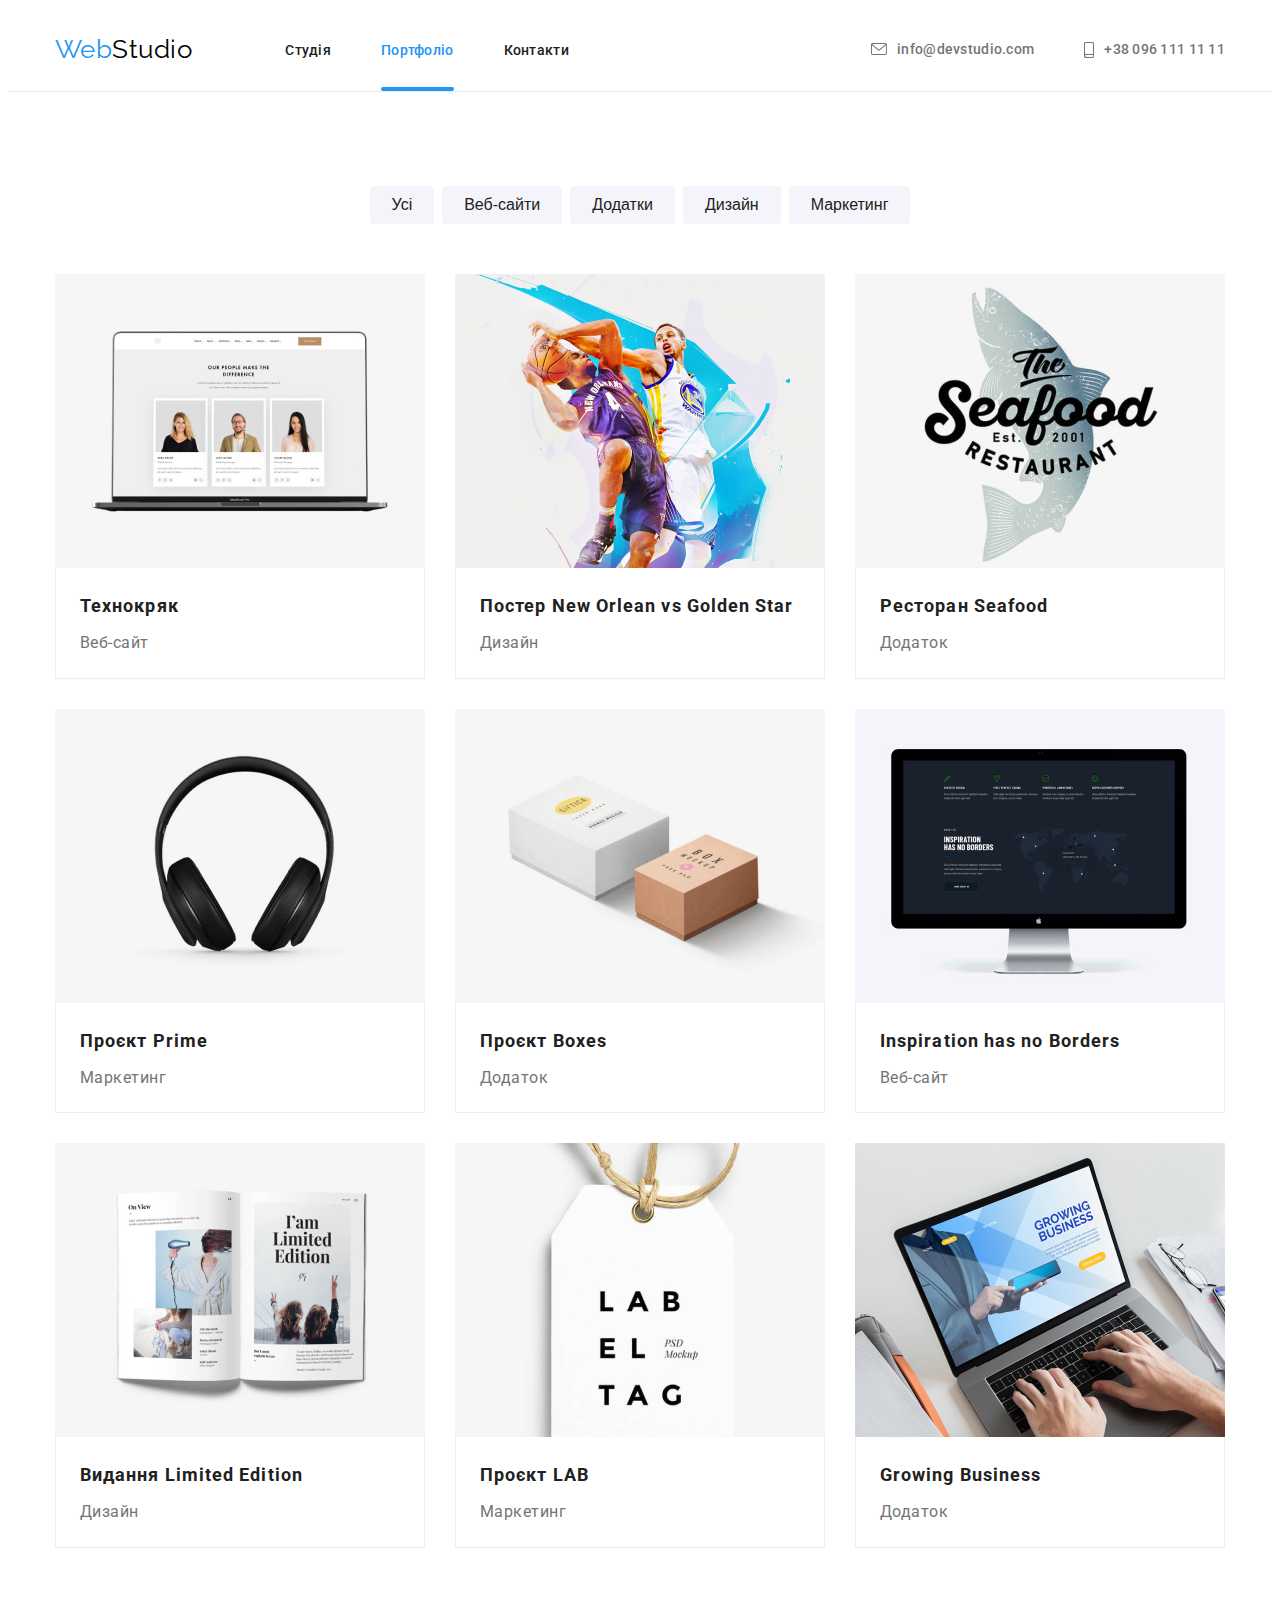
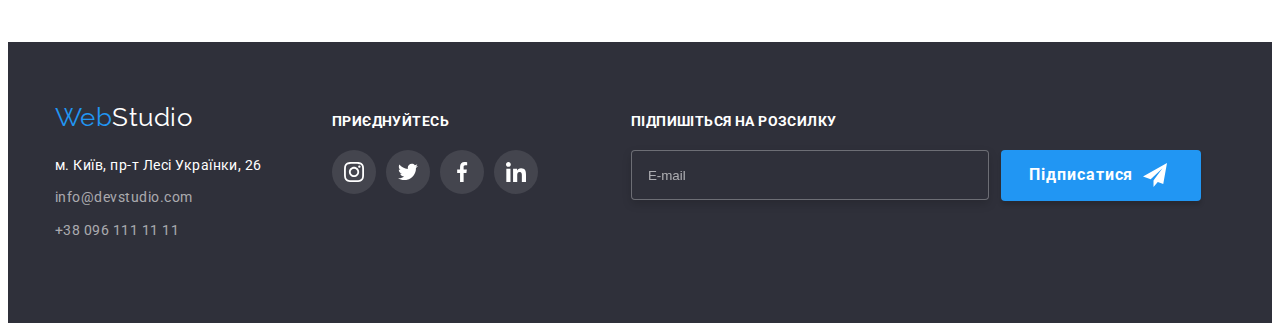
==== portfolio.html @ 501cd922 "new" ====
<!DOCTYPE html>
<html lang="en">
  <head>
    <meta charset="UTF-8" />
    <meta http-equiv="X-UA-Compatible" content="IE=edge" />
    <meta name="viewport" content="width=device-width, initial-scale=1.0" />
    <title>WebStudio</title>
    <link rel="preconnect" href="https://fonts.googleapis.com" />
    <link rel="preconnect" href="https://fonts.gstatic.com" crossorigin />
    <link
      href="https://fonts.googleapis.com/css2?family=Raleway:wght@700&family=Roboto:wght@400;500;700;900&display=swap"
      rel="stylesheet"
    />
    <link
      rel="stylesheet"
      href="https://cdnjs.cloudflare.com/ajax/libs/modern-normalize/1.1.0/modern-normalize.min.css"
      integrity="sha512-wpPYUAdjBVSE4KJnH1VR1HeZfpl1ub8YT/NKx4PuQ5NmX2tKuGu6U/JRp5y+Y8XG2tV+wKQpNHVUX03MfMFn9Q=="
      crossorigin="anonymous"
      referrerpolicy="no-referrer"
    />
    <link rel="stylesheet" href="./css/styles.css" />
  </head>
  <body>
    <!-- Капелюх -->
    <header class="header">
      <div class="header__conteiner container">
        <a href="index.html" class="header__logo"
          ><span class="header__logo-accent">Web</span>Studio</a
        >
        <nav class="navigation">
          <ul class="navigation__list list">
            <li class="navigation__item">
              <a href="index.html" class="navigation__link">Студія</a>
            </li>
            <li class="navigation__item">
              <a
                href="./portfolio.html"
                class="navigation__link navigation__link--current"
                >Портфоліо</a
              >
            </li>
            <li class="navigation__item">
              <a href="" class="navigation__link">Контакти</a>
            </li>
          </ul>
        </nav>
        <ul class="contact__list list">
          <li class="contact__item">
            <a href="adress__link:info@devstudio.com" class="contact__link">
              <svg class="contact-icon" width="16" height="12">
                <use href="./images/icon/icons.svg#icon-envelope"></use>
              </svg>
              info@devstudio.com</a
            >
          </li>
          <li class="contact__item">
            <a href="adress__link:+380961111111" class="contact__link">
              <svg class="contact-icon" width="10" height="16">
                <use href="./images/icon/icons.svg#icon-smartphone"></use>
              </svg>
              +38 096 111 11 11</a
            >
          </li>
        </ul>
      </div>
    </header>
    <!-- кнопки -->
    <main class="main__portfolio">
      <section class="portfolio section">
        <h1 class="visually-hidden">Лист портфоліо</h1>
        <div class="container">
          <ul class="button__list list">
            <li class="button__list-item">
              <button type="button" class="button__type">Усі</button>
            </li>
            <li class="button__list-item">
              <button type="button" class="button__type">Веб-сайти</button>
            </li>
            <li class="button__list-item">
              <button type="button" class="button__type">Додатки</button>
            </li>
            <li class="button__list-item">
              <button type="button" class="button__type">Дизайн</button>
            </li>
            <li class="button__list-item">
              <button type="button" class="button__type">Маркетинг</button>
            </li>
          </ul>
        </div>
        <!-- Все -->
        <div class="container">
          <ul class="mix__list list">
            <li class="mix__list-item">
              <a href="#" class="mix__list-link">
                <div class="mix__list-face">
                  <img src="./images/portfolio/img.jpg" alt="web" width="370" />
                  <div class="mix__overlay">
                    <p class="mix__overlay-text">
                      Ресурс пропонує комплексні пропозиції з різним рівнем
                      функціоналу та сервісів. Все це дозволить відвідувачу
                      отримати вичерпні відомості про компанію чи приватну
                      особу.
                    </p>
                  </div>
                </div>
                <div class="item-list">
                  <h2 class="mix__caption">Технокряк</h2>
                  <p class="mix__text">Веб-сайт</p>
                </div>
              </a>
            </li>
            <li class="mix__list-item">
              <a href="#" class="mix__list-link">
                <div class="mix__list-face">
                  <img
                    src="./images/portfolio/img(1).jpg"
                    alt="design"
                    width="370"
                  />
                  <div class="mix__overlay">
                    <p class="mix__overlay-text">
                      Ресурс пропонує комплексні пропозиції з різним рівнем
                      функціоналу та сервісів. Все це дозволить відвідувачу
                      отримати вичерпні відомості про компанію чи приватну
                      особу.
                    </p>
                  </div>
                </div>
                <div class="item-list">
                  <h2 class="mix__caption">Постер New Orlean vs Golden Star</h2>
                  <p class="mix__text">Дизайн</p>
                </div>
              </a>
            </li>
            <li class="mix__list-item">
              <a href="#" class="mix__list-link">
                <div class="mix__list-face">
                  <img
                    src="./images/portfolio/img(2).jpg"
                    alt="addition"
                    width="370"
                  />
                  <div class="mix__overlay">
                    <p class="mix__overlay-text">
                      Ресурс пропонує комплексні пропозиції з різним рівнем
                      функціоналу та сервісів. Все це дозволить відвідувачу
                      отримати вичерпні відомості про компанію чи приватну
                      особу.
                    </p>
                  </div>
                </div>
                <div class="item-list">
                  <h2 class="mix__caption">Ресторан Seafood</h2>
                  <p class="mix__text">Додаток</p>
                </div>
              </a>
            </li>
            <li class="mix__list-item">
              <a href="#" class="mix__list-link">
                <div class="mix__list-face">
                  <img
                    src="./images/portfolio/img(3).jpg"
                    alt="Marketing"
                    width="370"
                  />
                  <div class="mix__overlay">
                    <p class="mix__overlay-text">
                      Ресурс пропонує комплексні пропозиції з різним рівнем
                      функціоналу та сервісів. Все це дозволить відвідувачу
                      отримати вичерпні відомості про компанію чи приватну
                      особу.
                    </p>
                  </div>
                </div>
                <div class="item-list">
                  <h2 class="mix__caption">Проєкт Prime</h2>
                  <p class="mix__text">Маркетинг</p>
                </div>
              </a>
            </li>
            <li class="mix__list-item">
              <a href="#" class="mix__list-link">
                <div class="mix__list-face">
                  <img
                    src="./images/portfolio/img(4).jpg"
                    alt="Boxes"
                    width="370"
                  />
                  <div class="mix__overlay">
                    <p class="mix__overlay-text">
                      Ресурс пропонує комплексні пропозиції з різним рівнем
                      функціоналу та сервісів. Все це дозволить відвідувачу
                      отримати вичерпні відомості про компанію чи приватну
                      особу.
                    </p>
                  </div>
                </div>
                <div class="item-list">
                  <h2 class="mix__caption">Проєкт Boxes</h2>
                  <p class="mix__text">Додаток</p>
                </div>
              </a>
            </li>
            <li class="mix__list-item">
              <a href="#" class="mix__list-link">
                <div class="mix__list-face">
                  <img
                    src="./images/portfolio/img(5).jpg"
                    alt="Borders"
                    width="370"
                  />
                  <div class="mix__overlay">
                    <p class="mix__overlay-text">
                      Ресурс пропонує комплексні пропозиції з різним рівнем
                      функціоналу та сервісів. Все це дозволить відвідувачу
                      отримати вичерпні відомості про компанію чи приватну
                      особу.
                    </p>
                  </div>
                </div>
                <div class="item-list">
                  <h2 class="mix__caption">Inspiration has no Borders</h2>
                  <p class="mix__text">Веб-сайт</p>
                </div>
              </a>
            </li>
            <li class="mix__list-item">
              <a href="#" class="mix__list-link">
                <div class="mix__list-face">
                  <img
                    src="./images/portfolio/img(6).jpg"
                    alt="Limited"
                    width="370"
                  />
                  <div class="mix__overlay">
                    <p class="mix__overlay-text">
                      Ресурс пропонує комплексні пропозиції з різним рівнем
                      функціоналу та сервісів. Все це дозволить відвідувачу
                      отримати вичерпні відомості про компанію чи приватну
                      особу.
                    </p>
                  </div>
                </div>
                <div class="item-list">
                  <h2 class="mix__caption">Видання Limited Edition</h2>
                  <p class="mix__text">Дизайн</p>
                </div>
              </a>
            </li>
            <li class="mix__list-item">
              <a href="#" class="mix__list-link">
                <div class="mix__list-face">
                  <img
                    src="./images/portfolio/img(7).jpg"
                    alt="LAB"
                    width="370"
                  />
                  <div class="mix__overlay">
                    <p class="mix__overlay-text">
                      Ресурс пропонує комплексні пропозиції з різним рівнем
                      функціоналу та сервісів. Все це дозволить відвідувачу
                      отримати вичерпні відомості про компанію чи приватну
                      особу.
                    </p>
                  </div>
                </div>
                <div class="item-list">
                  <h2 class="mix__caption">Проєкт LAB</h2>
                  <p class="mix__text">Маркетинг</p>
                </div>
              </a>
            </li>
            <li class="mix__list-item">
              <a href="#" class="mix__list-link">
                <div class="mix__list-face">
                  <img
                    src="./images/portfolio/img(8).jpg"
                    alt="Business"
                    width="370"
                  />
                  <div class="mix__overlay">
                    <p class="mix__overlay-text">
                      Ресурс пропонує комплексні пропозиції з різним рівнем
                      функціоналу та сервісів. Все це дозволить відвідувачу
                      отримати вичерпні відомості про компанію чи приватну
                      особу.
                    </p>
                  </div>
                </div>
                <div class="item-list">
                  <h2 class="mix__caption">Growing Business</h2>
                  <p class="mix__text">Додаток</p>
                </div>
              </a>
            </li>
          </ul>
        </div>
      </section>
    </main>
    <!-- футер -->
    <footer class="footer">
      <div class="footer__container">
        <div class="footer__box-left">
          <a href="index.html" class="footer__logo"
            ><span class="footer__logo-accent">Web</span>Studio</a
          >
          <address>
            <ul class="footer__contact-list list">
              <li class="footer__item">
                <a
                  href="https://www.google.com/maps/place/%D0%B1%D1%83%D0%BB%D1%8C%D0%B2%D0%B0%D1%80+%D0%9B%D0%B5%D1%81%D1%96+%D0%A3%D0%BA%D1%80%D0%B0%D1%97%D0%BD%D0%BA%D0%B8,+26,+%D0%9A%D0%B8%D1%97%D0%B2,+02000/@50.4265807,30.5383858,17z/data=!3m1!4b1!4m5!3m4!1s0x40d4cf0e033ecbe9:0x57a4dffefec77da0!8m2!3d50.4265807!4d30.5383858"
                  target="_blank"
                  rel="noopener noreferrer"
                  class="adress__link--white"
                  >м. Київ, пр-т Лесі Українки, 26</a
                >
              </li>
              <li class="footer__item">
                <a href="adress__link:info@devstudio.com" class="adress__link"
                  >info@devstudio.com</a
                >
              </li>
              <li class="footer__item">
                <a href="adress__link:+380961111111" class="adress__link"
                  >+38 096 111 11 11</a
                >
              </li>
            </ul>
          </address>
        </div>

        <div class="footer__box-midle">
          <p class="footer__midle-text">приєднуйтесь</p>
          <ul class="social__list-footer list">
            <li class="social__item-footer">
              <a
                href=""
                target="_blank"
                rel="noreferrer noopener"
                class="social__link-footer link"
              >
                <svg class="social__icon-footer" width="20" height="20">
                  <use href="./images/icon/icons.svg#icon-instagram"></use>
                </svg>
              </a>
            </li>
            <li class="social__item-footer">
              <a
                href=""
                target="_blank"
                rel="noreferrer noopener"
                class="social__link-footer link"
              >
                <svg class="social__icon-footer" width="20" height="20">
                  <use href="./images/icon/icons.svg#icon-twitter"></use>
                </svg>
              </a>
            </li>
            <li class="social__item-footer">
              <a
                href=""
                target="_blank"
                rel="noreferrer noopener"
                class="social__link-footer link"
              >
                <svg class="social__icon-footer" width="20" height="20">
                  <use href="./images/icon/icons.svg#icon-facebook"></use>
                </svg>
              </a>
            </li>
            <li class="social__item-footer">
              <a
                href=""
                target="_blank"
                rel="noreferrer noopener"
                class="social__link-footer link"
              >
                <svg class="social__icon-footer" width="20" height="20">
                  <use href="./images/icon/icons.svg#icon-linkedin"></use>
                </svg>
              </a>
            </li>
          </ul>
        </div>
        <div class="footer__box-right">
          <p class="footer__right-text">Підпишіться на розсилку</p>
          <form
            class="footer__form"
            name="footer__form"
            autocomplete="off"
            novalidate
          >
            <label class="footer__form__label visually-hidden" for="name"
              >E-mail</label
            >
            <input
              type="email"
              name="mail1"
              id="mail1"
              class="footer__form-input"
              placeholder="E-mail"
            />
            <button class="button footer__modal__btn" type="submit">
              Підписатися
              <svg class="footer__modal__icon" width="24" height="24">
                <use href="./images/icon/icons.svg#icon-icon-send"></use>
              </svg>
            </button>
          </form>
        </div>
      </div>
    </footer>
  </body>
</html>
---- css/styles.css ----
:root {
  --primary-text-color: #757575;
  --secondary-text-color: #212121;
  --accent-color: #2196f3;
  --accent-color-2: #188ce8;
  --primary-bg-color: #ffffff;
  --text-color-1: #ffffff;
  --text-color-2: #000000;
  --background-color1: #2f303a;
  --text-color-rgba: rgba(255, 255, 255, 0.6);
  --background-color2: #f5f4fa;
  --box-shadow-color: rgba(0, 0, 0, 0.15);
  --box-shadov-color1: 0px 3px 1px rgba(0, 0, 0, 0.1),
    0px 1px 2px rgba(0, 0, 0, 0.08), 0px 2px 2px rgba(0, 0, 0, 0.12);
  --border-color: #eeeeee;
  --icon-grey-color: #afb1b8;
  --overlay-work-color: rgba(47, 48, 58, 0.8);
  --box-shadov-mix__list: 0px 1px 1px rgba(0, 0, 0, 0.12),
    0px 4px 4px rgba(0, 0, 0, 0.06), 1px 4px 6px rgba(0, 0, 0, 0.16);
  --timing-function: cubic-bezier(0.4, 0, 0.2, 1);
  --overlay-backgroubd-color: rgba(33, 150, 243, 0.9);
}
html {
  box-sizing: border-box;
}
*,
*::before,
*::after {
  box-sizing: inherit;
}
/* main */
h1,
h2,
h3,
h4,
h5,
h6,
p {
  margin-top: 0;
  margin-bottom: 0;
}
.visually-hidden {
  position: absolute;
  white-space: nowrap;
  width: 1px;
  height: 1px;
  overflow: hidden;
  border: 0;
  padding: 0;
  clip: rect(0 0 0 0);
  clip-path: inset(50%);
  margin: -1px;
}

img {
  max-width: 100%;
  display: block;
  height: auto;
}
.container {
  margin-left: auto;
  margin-right: auto;
  max-width: 1200px;
  padding-left: 15px;
  padding-right: 15px;
}
.no-padding {
  padding-bottom: 94px;
  padding-top: 0;
}
body {
  background-color: var(--primary-bg-color);
  color: var(--primary-text-color);
  font-family: Roboto, sans-serif;
  letter-spacing: 0.03em;
}

.section {
  padding-bottom: 94px;
  padding-top: 94px;
}

/* header */
.list {
  padding: 0;
  margin: 0;
  list-style: none;
}
.header {
  background-color: var(--text-color-1);
  border-bottom: 1px solid #ececec;
}
.header__conteiner {
  display: flex;
  align-items: center;
}
.contact__list {
  align-items: center;
  display: flex;
  flex-wrap: nowrap;
  margin-left: auto;
}
.contact__item + .contact__item {
  margin-left: 50px;
}
.contact-icon {
  margin-bottom: 0;
  margin-right: 10px;
  fill: currentColor;
  padding: 0;
}
.contact__link {
  display: flex;
  align-items: center;
}
.contact__item {
  transition: fill 250ms var(--timing-function),
    stroke 250ms var(--timing-function);
}
.contact__link {
  color: var(--primary-text-color);
  font-weight: 500;
  font-size: 14px;
  line-height: 1.14;
  letter-spacing: 0.02em;
  text-decoration: none;
  font-style: normal;
  transition: color 250ms var(--timing-function);
}
.contact__link:hover,
.contact__link:focus {
  color: var(--accent-color);
}

/* Navigation */

.navigation__item {
  display: block;
  padding-top: 32px;
  padding-bottom: 32px;
}
.navigation__item:not(:last-child) {
  margin-right: 50px;
}
.navigation__link {
  color: var(--secondary-text-color);
  font-weight: 500;
  font-size: 14px;
  line-height: 1.14;
  letter-spacing: 0.02em;
  text-decoration: none;
  transition: color 250ms var(--timing-function);
}
.navigation {
  display: flex;
  align-items: center;
}
.navigation__link--current {
  color: var(--accent-color);
  position: relative;
}
.navigation__list {
  display: flex;
}
.navigation__link {
  padding-top: 32px;
  padding-bottom: 32px;
}
.navigation__link--current:after {
  position: absolute;
  bottom: -1px;
  left: 0;
  content: "";
  background-color: var(--accent-color);
  height: 4px;
  width: 100%;
  border-radius: 2px;
  margin: 0%;
  transition: background-color 250ms var(--timing-function),
    color 250ms var(--timing-function);
}
.navigation__link:hover,
.navigation__link:focus {
  color: var(--accent-color);
  position: relative;
}
.header__logo {
  color: var(--text-color-2);
  font-family: Raleway, sans-serif;
  font-size: 26px;
  line-height: 1.2;
  text-decoration: none;
  margin-right: 93px;
}
.header__logo-accent {
  color: var(--accent-color);
  font-family: Raleway, sans-serif;
}
/* Герой */
.hero {
  padding-top: 200px;
  padding-bottom: 200px;
  max-width: 1600px;
  height: 600px;
  margin-left: auto;
  margin-right: auto;
  background: linear-gradient(
      to right,
      rgba(47, 48, 58, 0.4),
      rgba(47, 48, 58, 0.4)
    ),
    url(../images/hero/Img.jpg);
  background-repeat: no-repeat;
  background-position: center;
  background-size: cover;
}
.hero__title {
  color: var(--text-color-1);
  font-weight: 900;
  font-size: 44px;
  line-height: 1.36;
  text-align: center;
  letter-spacing: 0.06em;
  text-transform: uppercase;
  margin-top: 0;
  margin: 0 auto 30px;
  width: 696px;
}
.button {
  font-family: inherit;
}
.button {
  color: var(--text-color-1);
  background: var(--accent-color);
  font-weight: 700;
  font-size: 16px;
  line-height: 1.9;
  box-shadow: 0px 4px 4px var(--box-shadow-color);
  border-radius: 4px;
  border: none;
  padding: 10px 32px 10px 32px;
  letter-spacing: 0.06em;
  margin: 0 auto;
  display: flex;
  text-decoration: none;
  cursor: pointer;
  transition: color 250ms var(--timing-function),
    background-color 250ms var(--timing-function);
}
.button:hover,
.button:focus {
  background-color: var(--accent-color-2);
}

/* section-benefits */
.benefits__text {
  font-weight: 400;
  font-size: 14px;
  line-height: 1.71;
}
.benefits__title {
  font-weight: 700;
  font-size: 14px;
  line-height: 1.14;
  text-transform: uppercase;
  color: var(--secondary-text-color);
  margin-bottom: 10px;
}
.benefits__item::before {
  display: block;
  content: "";
  height: 120px;
  background-repeat: no-repeat;
  background-position: center;
  background-color: var(--background-color2);
  margin-bottom: 30px;
}
.benefits__item:nth-child(1)::before {
  background-image: url(../images/icon/antenna1.svg);
}
.benefits__item:nth-child(2)::before {
  background-image: url(../images/icon/clock1.svg);
}
.benefits__item:nth-child(3)::before {
  background-image: url(../images/icon/diagram1.svg);
}
.benefits__item:nth-child(4)::before {
  background-image: url(../images/icon/astronaut1.svg);
}
.benefits__item:not(last-child) {
  margin-right: 30px;
}
.benefits__list {
  display: flex;
  flex-wrap: nowrap;
}
.benefits__item {
  min-width: 270px;
}

/* section-work <!-- Чим ми займаємося --> */
.work__title {
  font-weight: 700;
  font-size: 36px;
  line-height: 1.17;
  text-align: center;
  margin-bottom: 50px;
  color: var(--secondary-text-color);
}
.work__list {
  display: flex;
}
.work__item:not(last-child) {
  margin-right: 30px;
}
.work__item {
  position: relative;
}
.work__list--overlay {
  display: flex;
  text-align: center;
  justify-content: center;
  position: absolute;
  bottom: 0;
  left: 0;
  width: 100%;
  height: 70px;
  background-color: var(--overlay-work-color);
}
.work__caption {
  position: absolute;
  padding-top: 27px;
  padding-bottom: 27px;
  font-weight: 700;
  font-size: 14px;
  line-height: 1.14;
  letter-spacing: 0.03em;
  text-transform: uppercase;
  color: var(--primary-bg-color);
}

/* section-team */

.team {
  background-color: var(--background-color2);
}
.team__title {
  font-weight: 700;
  font-size: 36px;
  line-height: 1.17;
  text-align: center;
  margin-bottom: 50px;
  color: var(--secondary-text-color);
}
.team__list {
  background-color: var(--background-color2);
  display: flex;
}
.team__item {
  padding-bottom: 30px;
  background-color: var(--text-color-1);
  box-shadow: 0px 1px 3px rgba(0, 0, 0, 0.12), 0px 1px 1px rgba(0, 0, 0, 0.14),
    0px 2px 1px rgba(0, 0, 0, 0.2);
  border-radius: 0px 0px 4px 4px;
}
.team__item:not(:last-child) {
  margin-right: 30px;
}
.team__name {
  margin-bottom: 10px;
  font-weight: 500;
  font-size: 16px;
  line-height: 1.19;
  text-align: center;
  color: var(--secondary-text-color);
}
.team__work {
  font-weight: 400;
  font-size: 16px;
  line-height: 1.19;
  text-align: center;
  margin-bottom: 16px;
}
.team__image {
  margin-bottom: 30px;
}
.social__list {
  display: flex;
  justify-content: center;
}
.social__link {
  display: flex;
  align-items: center;
  justify-content: center;
  width: 44px;
  height: 44px;
  border-radius: 50%;
  fill: var(--icon-grey-color);
  transition: fill 250ms var(--timing-function),
    background-color 250ms var(--timing-function);
}
.social__list .social__item:not(:nth-child(4n)) {
  margin-right: 10px;
}
.social__link:hover,
.social__link:focus {
  background-color: var(--accent-color);
  fill: var(--primary-bg-color);
}

/* клієнти */
.clients__title {
  font-weight: 700;
  font-size: 36px;
  line-height: 1.17;
  text-align: center;
  margin-bottom: 50px;
  color: var(--secondary-text-color);
}
.clients__list {
  display: flex;
}
.clients__link {
  display: flex;
  align-items: center;
  justify-content: center;
  width: 170px;
  height: 92px;
  border-radius: 4px;
  border: 1px solid #afb1b8;
  fill: var(--icon-grey-color);
  transition: fill 250ms var(--timing-function),
    background-color 250ms var(--timing-function);
}
.clients__link:not(:nth-child(6n)) {
  margin-right: 30px;
}
.clients__link:hover,
.clients__link:focus {
  border: 1px solid var(--accent-color);
  fill: var(--accent-color);
}

/* footer */

.footer {
  background-color: var(--background-color1);
  padding-top: 60px;
  padding-bottom: 60px;
}
.footer__container {
  display: flex;
  align-items: baseline;
  margin-left: auto;
  margin-right: auto;
  max-width: 1200px;
  padding-left: 15px;
  padding-right: 15px;
}
.footer__box-left {
  margin-bottom: 20px;
  display: inline-block;
}
.footer__logo {
  color: var(--text-color-1);
  font-family: Raleway, sans-serif;
  font-size: 26px;
  line-height: 1.2;
  text-decoration: none;
  margin-bottom: 20px;
  display: inline-block;
}
.footer__logo-accent {
  color: var(--accent-color);
  font-family: Raleway, sans-serif;
}
.footer__item:not(:last-child) {
  margin-bottom: 9px;
}
.adress__link--white {
  font-style: normal;
  font-weight: 400;
  font-size: 14px;
  line-height: 1.71;
  text-decoration: none;
  margin-bottom: 9px;
  transition: color 250ms var(--timing-function);
  color: var(--text-color-1);
}
.adress__link--white:hover,
.adress__link--white:focus {
  color: var(--accent-color);
}
.adress__link {
  color: var(--text-color-rgba);
  font-style: normal;
  font-weight: 400;
  font-size: 14px;
  line-height: 1.71;
  text-decoration: none;
  transition: color 250ms var(--timing-function);
}
.adress__link:hover,
.adress__link:focus {
  color: var(--accent-color);
}

/* центральний футер контейнер */

.footer__box-midle {
  margin-left: 70px;
}
.footer__midle-text {
  font-weight: 700;
  font-size: 14px;
  line-height: 1.14;
  letter-spacing: 0.03em;
  text-transform: uppercase;
  margin-bottom: 20px;

  color: var(--primary-bg-color);
}

.social__list-footer {
  display: flex;
  justify-content: center;
}
.social__link-footer {
  display: flex;
  align-items: center;
  justify-content: center;
  width: 44px;
  height: 44px;
  border-radius: 50%;
  background-color: rgba(255, 255, 255, 0.1);
  fill: var(--primary-bg-color);
  transition: background-color 250ms var(--timing-function),
    fill 250ms var(--timing-function);
}

.social__item-footer:not(:nth-child(4n)) {
  margin-right: 10px;
}
.social__link-footer:hover,
.social__link-footer:focus {
  background-color: var(--accent-color);
  fill: var(--primary-bg-color);
}

/* footer Підписка */
.footer__box-right {
  margin-left: 93px;
}
.footer__right-text {
  font-weight: 700;
  font-size: 14px;
  line-height: 1.14;
  letter-spacing: 0.03em;
  text-transform: uppercase;
  color: var(--primary-bg-color);
  margin-bottom: 20px;
}
.footer__form {
  display: flex;
}

.footer__form-input {
  width: 358px;
  height: 50px;
  border: 1px solid rgba(255, 255, 255, 0.3);
  filter: drop-shadow(0px 4px 4px rgba(0, 0, 0, 0.15));
  border-radius: 4px;
  background-color: #2f303a;
  padding: 15px 16px;
  color: rgba(255, 255, 255, 0.6);
}
.footer__modal__btn {
  margin-left: 12px;
  padding: 10px 28px;
  min-width: 200px;
  align-items: center;
}
.footer__form-input::placeholder {
  color: rgba(255, 255, 255, 0.6);
}
.footer__modal__icon {
  margin-left: 10px;
}

/* PORTFOLIO */
/* main */

.main__portfolio {
  background-color: var(--primary-bg-color);
}
.portfolio {
  background-color: var(--text-color-1);
  padding-top: 94px;
}
.mix__caption {
  color: var(--secondary-text-color);
  font-weight: 700;
  font-size: 18px;
  line-height: 2;
  letter-spacing: 0.06em;
  margin-bottom: 4px;
}
.mix__text {
  color: var(--primary-text-color);
  font-weight: 400;
  font-size: 16px;
  line-height: 1.87;
}
/* кнопки */
.button__type {
  color: var(--secondary-text-color);
  background-color: var(--button-background-color);
  cursor: pointer;
  font-weight: 500;
  font-size: 16px;
  line-height: 1.6;
  box-shadow: 0px 3px 1px var(--box-shadov-color1);
  border-radius: 4px;
  padding: 6px 22px;
  text-align: center;
  border: none;
  text-decoration: none;
  background: #f5f4fa;
  border-radius: 4px;
  transition: color 250ms var(--timing-function),
    background-color 250ms var(--timing-function),
    box-shadow 250ms var(--timing-function);
}
.button__type:hover,
.button__type:focus {
  color: var(--text-color-1);
  background-color: var(--accent-color);
}
.everyone {
  padding: 6px 25px;
}
/* section-button */
.button__list {
  display: flex;
  flex-wrap: wrap;
  justify-content: center;
  margin-bottom: 50px;
}
.button__list-item:not(:last-child) {
  margin-right: 8px;
}
/* section-mix__list */
.mix__list {
  display: flex;
  flex-wrap: wrap;
  gap: 30px;
}
.mix__list-item {
  width: 370px;
  background: var(--text-color-1);
  transition: box-shadow 250ms var(--timing-function);
}
.mix__list-item:nth-last-child(-n + 3) {
  margin-bottom: 0;
}
.mix__list-item:hover,
.mix__list-item:focus {
  box-shadow: var(--box-shadov-mix__list);
}
.item-list {
  padding: 20px 24px;
  border: 1px solid var(--border-color);
  border-top: none;
}
.mix__list-link {
  text-decoration: underline transparent;
}
.mix__list-face {
  position: relative;
  overflow: hidden;
}
.mix__list-item:hover .mix__overlay {
  transform: translateY(0);
  opacity: 1;
}
.mix__overlay {
  position: absolute;
  opacity: 0;
  top: 0;
  left: 0;
  width: 100%;
  height: 100%;
  background-color: var(--overlay-backgroubd-color);
  transform: translateY(100%);
  transition: transform 250ms var(--timing-function),
    opacity 250ms var(--timing-function);
}
.mix__overlay-text {
  position: absolute;
  top: 63px;
  bottom: 63px;
  left: 24px;
  right: 24px;
  font-size: 18px;
  line-height: 1.56;
  letter-spacing: 0.03em;
  color: var(--primary-bg-color);
}

/* modal */

.backdrop {
  position: fixed;
  top: 0;
  left: 0;
  width: 100%;
  height: 100%;
  background-color: rgba(0, 0, 0, 0.2);
  opacity: 1;
}
.backdrop.is-hidden {
  opacity: 0;
  pointer-events: none;
}
.backdrop.is-hidden .modal {
  transform: translate(-50%, -50%);
}
.modal {
  width: 528px;
  height: 581px;
  background-color: var(--primary-bg-color);
  position: absolute;
  top: 50%;
  left: 50%;
  transform: translate(-50%, -50%);
  padding: 40px;
}
.btn__close {
  position: absolute;
  top: 8px;
  right: 8px;
  display: flex;
  align-items: center;
  justify-content: center;
  width: 30px;
  height: 30px;
  background-color: transparent;
  border: 1px solid rgba(0, 0, 0, 0.1);
  border-radius: 50%;
  cursor: pointer;
}
.form {
  width: 448px;
  margin-left: auto;
  margin-right: auto;
}
.form-modal {
  text-align: center;
}
.modal .text {
  font-weight: 700;
  font-size: 20px;
  line-height: 1.15;
  letter-spacing: 0.03em;
  color: var(--secondary-text-color);
  text-align: center;
  margin-bottom: 12px;
}
.icon__modal {
  transition: fill 250ms var(--timing-function);
}
.icon__modal:hover {
  fill: var(--accent-color);
}
.form__modal-content {
  position: relative;
  display: flex;
  flex-direction: column;
  margin-bottom: 10px;
}
.form__modal-input {
  width: 100%;
  height: 40px;
  border: 1px solid rgba(33, 33, 33, 0.2);
  border-radius: 4px;
  padding: 12px;
  padding-left: 42px;
  transition: border-color 250ms var(--timing-function);
}
.form__modal-input:hover,
.form__modal-input:focus {
  border-color: var(--accent-color);
  outline: none;
}
.form__modal-input:hover + .modal__icon,
.form__modal-input:focus + .modal__icon {
  fill: var(--accent-color);
}
.form__label {
  font-size: 12px;
  line-height: 1.16;

  letter-spacing: 0.01em;

  color: var(--primary-text-color);
  margin-bottom: 4px;
}
.modal__icon {
  position: absolute;
  top: 50%;
  left: 12px;
  fill: var(--secondary-text-color);
  transition: fill 250ms var(--timing-function);
}
.comment {
  height: 120px;
  border: 1px solid rgba(33, 33, 33, 0.2);
  border-radius: 4px;
  padding: 12px 16px;
  font-size: 12px;
  line-height: 1.17;
  color: var(--secondary-text-color);
  resize: none;
  margin-bottom: 10px;
  transition: border-color 250ms var(--timing-function);
}
.comment::placeholder {
  transition: color 250ms var(--timing-function);
}
.comment::placeholder {
  color: rgba(117, 117, 117, 0.5);
}
.comment:hover,
.comment:focus {
  outline: none;
  border-color: var(--accent-color);
}
.form__modal-check {
  margin-bottom: 30px;
  padding-left: 12px;
}
.check__label {
  display: flex;
  align-items: center;
  font-size: 14px;
  line-height: 1.71;
  letter-spacing: 0.03em;
  color: var(--primary-text-color);
}
.modal__btn {
  padding: 10px 52px;
}
.icon-check {
  display: inline-block;
  width: 16px;
  height: 15px;
  border-radius: 2px;
  border: 2px solid var(--secondary-text-color);
  margin-right: 7px;
}
.form__checkbox {
  -webkit-appearance: none;
  -moz-appearance: none;
  appearance: none;
  position: absolute;
}
.form__checkbox:checked + .icon-check {
  background-color: var(--accent-color);
  background-image: url("../images/icon/icon-check.svg");
  background-position: center;
  border-color: var(--accent-color);
}
.check-link {
  color: var(--accent-color);
  margin-left: 4px;
  background-size: contain;
  background-origin: border-box;
}
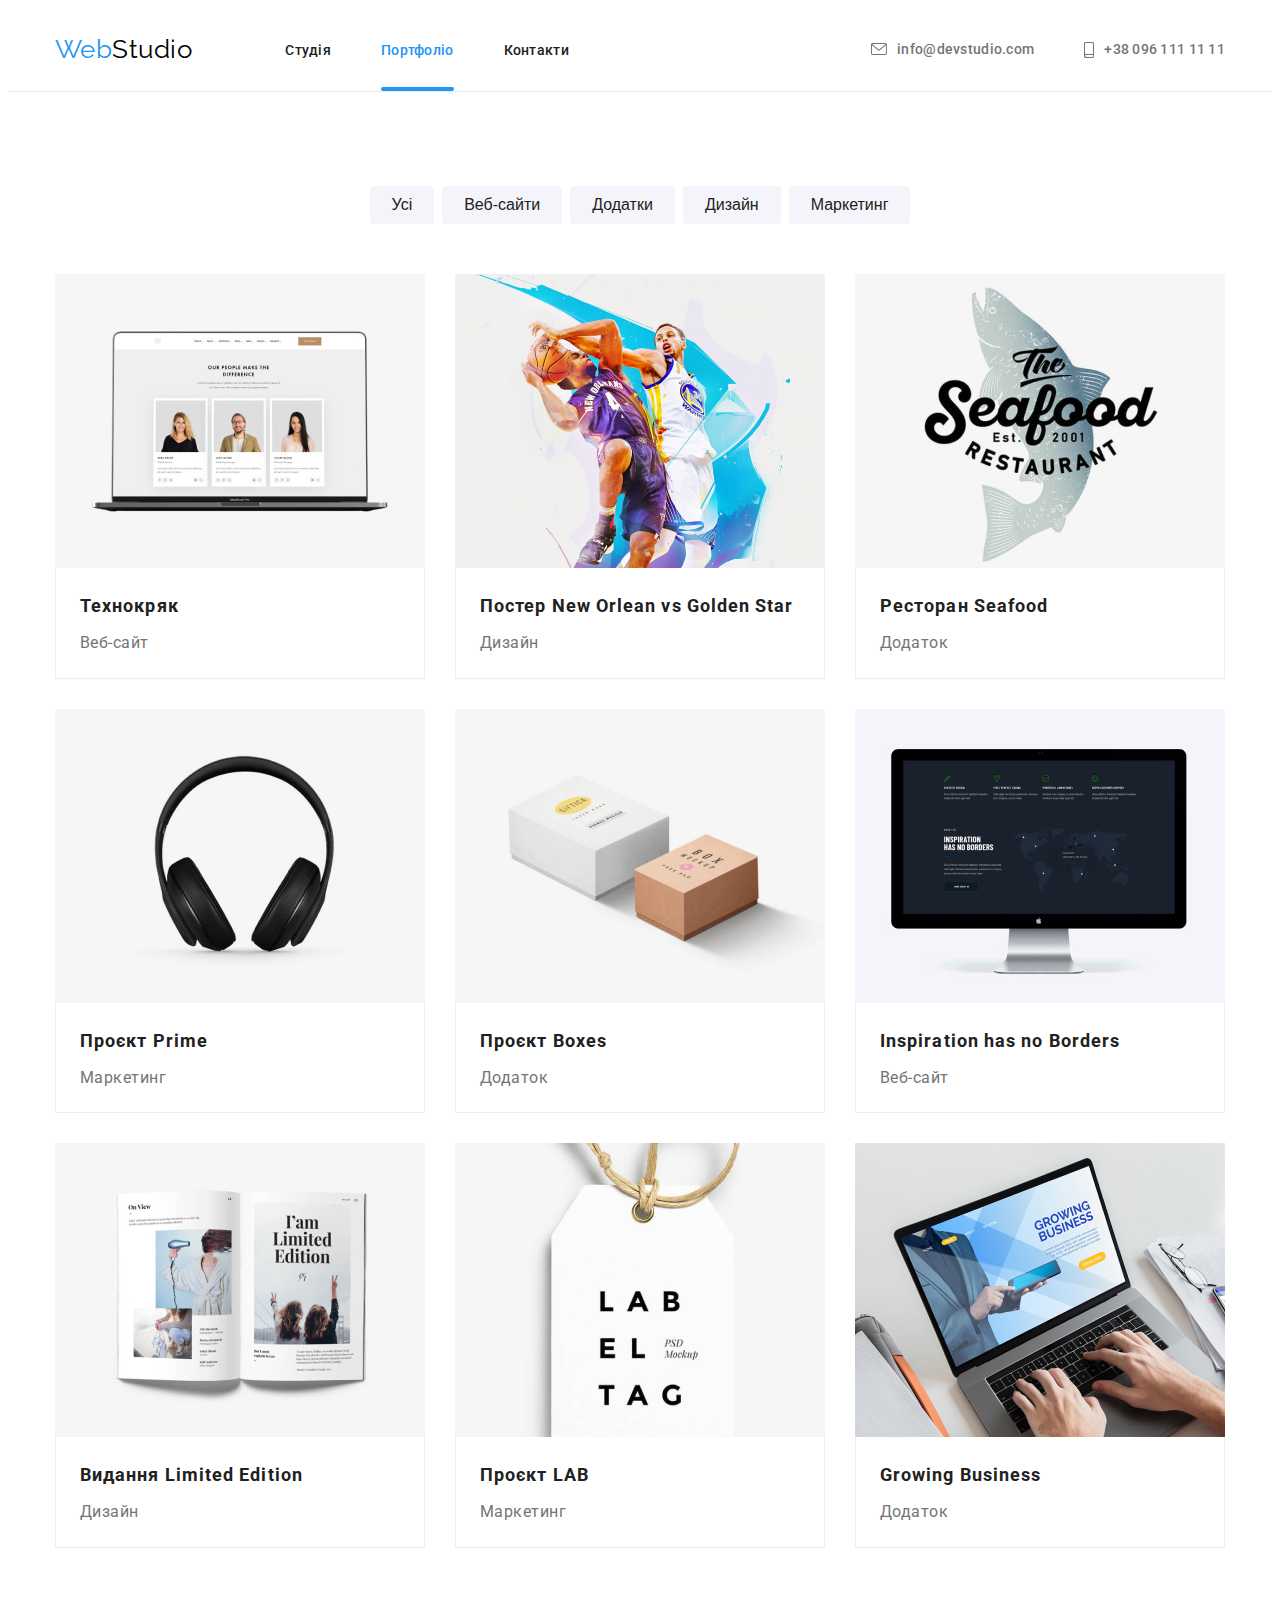
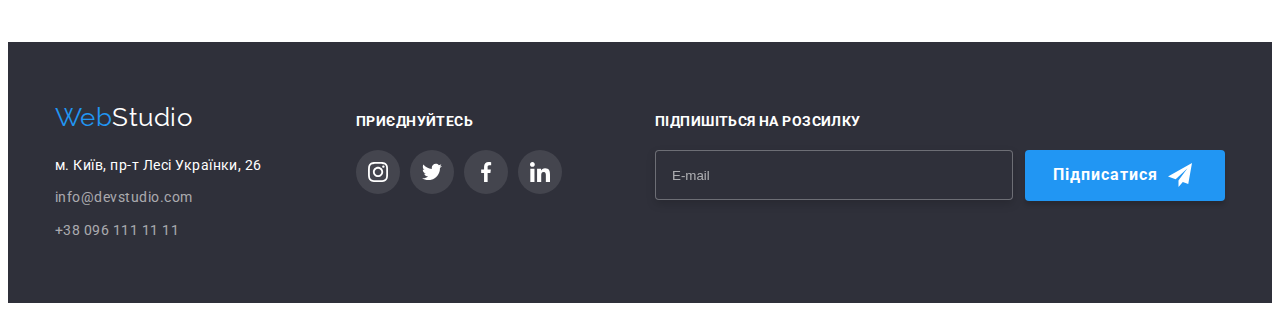
==== commit 581dcc2d: "fix scss" ====
--- a/portfolio.html
+++ b/portfolio.html
@@ -18,17 +18,17 @@
       crossorigin="anonymous"
       referrerpolicy="no-referrer"
     />
-    <link rel="stylesheet" href="./css/styles.css" />
+    <link rel="stylesheet" href="./css/main.min.css" />
   </head>
   <body>
     <!-- Капелюх -->
-    <header class="header">
-      <div class="header__conteiner container">
+    <header class="page-header">
+      <div class="page-header__conteiner container">
         <a href="index.html" class="header__logo"
           ><span class="header__logo-accent">Web</span>Studio</a
         >
         <nav class="navigation">
-          <ul class="navigation__list list">
+          <ul class="navigation__list">
             <li class="navigation__item">
               <a href="index.html" class="navigation__link">Студія</a>
             </li>
@@ -44,7 +44,7 @@
             </li>
           </ul>
         </nav>
-        <ul class="contact__list list">
+        <ul class="contact__list">
           <li class="contact__item">
             <a href="adress__link:info@devstudio.com" class="contact__link">
               <svg class="contact-icon" width="16" height="12">
@@ -66,10 +66,10 @@
     </header>
     <!-- кнопки -->
     <main class="main__portfolio">
-      <section class="portfolio section">
-        <h1 class="visually-hidden">Лист портфоліо</h1>
+      <section class="portfolio">
+        <h1 class="portfolio__title">Лист портфоліо</h1>
         <div class="container">
-          <ul class="button__list list">
+          <ul class="button__list">
             <li class="button__list-item">
               <button type="button" class="button__type">Усі</button>
             </li>
@@ -89,7 +89,7 @@
         </div>
         <!-- Все -->
         <div class="container">
-          <ul class="mix__list list">
+          <ul class="mix__list">
             <li class="mix__list-item">
               <a href="#" class="mix__list-link">
                 <div class="mix__list-face">
@@ -298,14 +298,14 @@
       </section>
     </main>
     <!-- футер -->
-    <footer class="footer">
+    <footer class="page-footer">
       <div class="footer__container">
         <div class="footer__box-left">
           <a href="index.html" class="footer__logo"
             ><span class="footer__logo-accent">Web</span>Studio</a
           >
           <address>
-            <ul class="footer__contact-list list">
+            <ul class="footer__contact-list">
               <li class="footer__item">
                 <a
                   href="https://www.google.com/maps/place/%D0%B1%D1%83%D0%BB%D1%8C%D0%B2%D0%B0%D1%80+%D0%9B%D0%B5%D1%81%D1%96+%D0%A3%D0%BA%D1%80%D0%B0%D1%97%D0%BD%D0%BA%D0%B8,+26,+%D0%9A%D0%B8%D1%97%D0%B2,+02000/@50.4265807,30.5383858,17z/data=!3m1!4b1!4m5!3m4!1s0x40d4cf0e033ecbe9:0x57a4dffefec77da0!8m2!3d50.4265807!4d30.5383858"
@@ -331,13 +331,13 @@
 
         <div class="footer__box-midle">
           <p class="footer__midle-text">приєднуйтесь</p>
-          <ul class="social__list-footer list">
+          <ul class="social__list-footer">
             <li class="social__item-footer">
               <a
                 href=""
                 target="_blank"
                 rel="noreferrer noopener"
-                class="social__link-footer link"
+                class="social__link-footer"
               >
                 <svg class="social__icon-footer" width="20" height="20">
                   <use href="./images/icon/icons.svg#icon-instagram"></use>
@@ -349,7 +349,7 @@
                 href=""
                 target="_blank"
                 rel="noreferrer noopener"
-                class="social__link-footer link"
+                class="social__link-footer"
               >
                 <svg class="social__icon-footer" width="20" height="20">
                   <use href="./images/icon/icons.svg#icon-twitter"></use>
@@ -361,7 +361,7 @@
                 href=""
                 target="_blank"
                 rel="noreferrer noopener"
-                class="social__link-footer link"
+                class="social__link-footer"
               >
                 <svg class="social__icon-footer" width="20" height="20">
                   <use href="./images/icon/icons.svg#icon-facebook"></use>
@@ -373,7 +373,7 @@
                 href=""
                 target="_blank"
                 rel="noreferrer noopener"
-                class="social__link-footer link"
+                class="social__link-footer"
               >
                 <svg class="social__icon-footer" width="20" height="20">
                   <use href="./images/icon/icons.svg#icon-linkedin"></use>
@@ -390,9 +390,7 @@
             autocomplete="off"
             novalidate
           >
-            <label class="footer__form__label visually-hidden" for="name"
-              >E-mail</label
-            >
+            <label class="footer__form-label" for="name">E-mail</label>
             <input
               type="email"
               name="mail1"
@@ -400,9 +398,9 @@
               class="footer__form-input"
               placeholder="E-mail"
             />
-            <button class="button footer__modal__btn" type="submit">
+            <button class="button footer__right-btn" type="submit">
               Підписатися
-              <svg class="footer__modal__icon" width="24" height="24">
+              <svg class="footer__modal-icon" width="24" height="24">
                 <use href="./images/icon/icons.svg#icon-icon-send"></use>
               </svg>
             </button>
--- a/css/main.min.css
+++ b/css/main.min.css
@@ -0,0 +1 @@
+:root{--primary-text-color: #757575;--secondary-text-color: #212121;--accent-color: #2196f3;--accent-color-2: #188ce8;--primary-bg-color: #ffffff;--text-color-1: #ffffff;--text-color-2: #000000;--background-color1: #2f303a;--text-color-rgba: rgba(255, 255, 255, 0.6);--background-color2: #f5f4fa;--box-shadow-color: rgba(0, 0, 0, 0.15);--box-shadov-color1: 0px 3px 1px rgba(0, 0, 0, 0.1), 0px 1px 2px rgba(0, 0, 0, 0.08), 0px 2px 2px rgba(0, 0, 0, 0.12);--border-color: #eeeeee;--icon-grey-color: #afb1b8;--overlay-work-color: rgba(47, 48, 58, 0.8);--box-shadov-mix__list: 0px 1px 1px rgba(0, 0, 0, 0.12), 0px 4px 4px rgba(0, 0, 0, 0.06), 1px 4px 6px rgba(0, 0, 0, 0.16);--timing-function: cubic-bezier(0.4, 0, 0.2, 1);--overlay-backgroubd-color: rgba(33, 150, 243, 0.9)}html{-webkit-box-sizing:border-box;box-sizing:border-box}*,*::before,*::after{-webkit-box-sizing:inherit;box-sizing:inherit}h1,h2,h3,h4,h5,h6,p{margin-top:0;margin-bottom:0}img{max-width:100%;display:block;height:auto}.container{margin-left:auto;margin-right:auto;max-width:1200px;padding-left:15px;padding-right:15px}body{background-color:var(--primary-bg-color);color:var(--primary-text-color);font-family:Roboto,sans-serif;letter-spacing:.03em}.button__list,.mix__list,.social__list-footer,.footer__contact-list,.clients__list,.social__list,.team__list,.work__list,.benefits__list,.navigation__list,.contact__list{padding:0;margin:0;list-style:none}.portfolio__title,.footer__form-label{position:absolute;white-space:nowrap;width:1px;height:1px;overflow:hidden;border:0;padding:0;clip:rect(0 0 0 0);-webkit-clip-path:inset(50%);clip-path:inset(50%);margin:-1px}.portfolio,.clients,.team,.benefits,.hero{padding-bottom:94px;padding-top:94px}.work{padding-bottom:94px;padding-top:0}.page-header{background-color:var(--text-color-1);border-bottom:1px solid #ececec}.page-header__conteiner{display:-webkit-box;display:-ms-flexbox;display:flex;-webkit-box-align:center;-ms-flex-align:center;align-items:center}.contact__list{-webkit-box-align:center;-ms-flex-align:center;align-items:center;display:-webkit-box;display:-ms-flexbox;display:flex;-ms-flex-wrap:nowrap;flex-wrap:nowrap;margin-left:auto}.contact__item+.contact__item{margin-left:50px}.contact-icon{margin-bottom:0;margin-right:10px;fill:currentColor;padding:0}.contact__link{display:-webkit-box;display:-ms-flexbox;display:flex;-webkit-box-align:center;-ms-flex-align:center;align-items:center}.contact__item{-webkit-transition:fill 250ms var(--timing-function),stroke 250ms var(--timing-function);transition:fill 250ms var(--timing-function),stroke 250ms var(--timing-function)}.contact__link{color:var(--primary-text-color);font-weight:500;font-size:14px;line-height:1.14;letter-spacing:.02em;text-decoration:none;font-style:normal;-webkit-transition:color 250ms var(--timing-function);transition:color 250ms var(--timing-function)}.contact__link:hover,.contact__link:focus{color:var(--accent-color)}.navigation__item{display:block;padding-top:32px;padding-bottom:32px}.navigation__item:not(:last-child){margin-right:50px}.navigation__link{padding-top:32px;padding-bottom:32px;color:var(--secondary-text-color);font-weight:500;font-size:14px;line-height:1.14;letter-spacing:.02em;text-decoration:none;-webkit-transition:color 250ms var(--timing-function);transition:color 250ms var(--timing-function)}.navigation__link:hover,.navigation__link:focus{color:var(--accent-color);position:relative}.navigation{display:-webkit-box;display:-ms-flexbox;display:flex;-webkit-box-align:center;-ms-flex-align:center;align-items:center}.navigation__link--current{color:var(--accent-color);position:relative}.navigation__link--current::after{position:absolute;bottom:-1px;left:0;content:"";background-color:var(--accent-color);height:4px;width:100%;border-radius:2px;margin:0%;-webkit-transition:background-color 250ms var(--timing-function),color 250ms var(--timing-function);transition:background-color 250ms var(--timing-function),color 250ms var(--timing-function)}.navigation__list{display:-webkit-box;display:-ms-flexbox;display:flex}.hero{padding-top:200px;padding-bottom:200px;max-width:1600px;height:600px;margin-left:auto;margin-right:auto;background:-webkit-gradient(linear, left top, right top, from(rgba(47, 48, 58, 0.4)), to(rgba(47, 48, 58, 0.4))),url(../images/hero/Img.jpg);background:linear-gradient(to right, rgba(47, 48, 58, 0.4), rgba(47, 48, 58, 0.4)),url(../images/hero/Img.jpg);background-repeat:no-repeat;background-position:center;background-size:cover}.hero__title{color:var(--text-color-1);font-weight:900;font-size:44px;line-height:1.36;text-align:center;letter-spacing:.06em;text-transform:uppercase;margin-top:0;margin:0 auto 30px;width:696px}.benefits__text{font-weight:400;font-size:14px;line-height:1.71}.benefits__title{font-weight:700;font-size:14px;line-height:1.14;text-transform:uppercase;color:var(--secondary-text-color);margin-bottom:10px}.benefits__item::before{display:block;content:"";height:120px;background-repeat:no-repeat;background-position:center;background-color:var(--background-color2);margin-bottom:30px}.benefits__item:nth-child(1)::before{background-image:url(../images/icon/antenna1.svg)}.benefits__item:nth-child(2)::before{background-image:url(../images/icon/clock1.svg)}.benefits__item:nth-child(3)::before{background-image:url(../images/icon/diagram1.svg)}.benefits__item:nth-child(4)::before{background-image:url(../images/icon/astronaut1.svg)}.benefits__item:not(last-child){margin-right:30px}.benefits__list{display:-webkit-box;display:-ms-flexbox;display:flex;-ms-flex-wrap:nowrap;flex-wrap:nowrap}.benefits__item{min-width:270px}.work__title{font-weight:700;font-size:36px;line-height:1.17;text-align:center;margin-bottom:50px;color:var(--secondary-text-color)}.work__list{display:-webkit-box;display:-ms-flexbox;display:flex}.work__item:not(last-child){margin-right:30px}.work__item{position:relative}.work__list--overlay{display:-webkit-box;display:-ms-flexbox;display:flex;text-align:center;-webkit-box-pack:center;-ms-flex-pack:center;justify-content:center;position:absolute;bottom:0;left:0;width:100%;height:70px;background-color:var(--overlay-work-color)}.work__caption{position:absolute;padding-top:27px;padding-bottom:27px;font-weight:700;font-size:14px;line-height:1.14;letter-spacing:.03em;text-transform:uppercase;color:var(--primary-bg-color)}.team{background-color:var(--background-color2)}.team__title{font-weight:700;font-size:36px;line-height:1.17;text-align:center;margin-bottom:50px;color:var(--secondary-text-color)}.team__list{background-color:var(--background-color2);display:-webkit-box;display:-ms-flexbox;display:flex}.team__item{padding-bottom:30px;background-color:var(--text-color-1);-webkit-box-shadow:0px 1px 3px rgba(0,0,0,.12),0px 1px 1px rgba(0,0,0,.14),0px 2px 1px rgba(0,0,0,.2);box-shadow:0px 1px 3px rgba(0,0,0,.12),0px 1px 1px rgba(0,0,0,.14),0px 2px 1px rgba(0,0,0,.2);border-radius:0px 0px 4px 4px}.team__item:not(:last-child){margin-right:30px}.team__name{margin-bottom:10px;font-weight:500;font-size:16px;line-height:1.19;text-align:center;color:var(--secondary-text-color)}.team__work{font-weight:400;font-size:16px;line-height:1.19;text-align:center;margin-bottom:16px}.team__image{margin-bottom:30px}.social__list{display:-webkit-box;display:-ms-flexbox;display:flex;-webkit-box-pack:center;-ms-flex-pack:center;justify-content:center}.social__link{display:-webkit-box;display:-ms-flexbox;display:flex;-webkit-box-align:center;-ms-flex-align:center;align-items:center;-webkit-box-pack:center;-ms-flex-pack:center;justify-content:center;width:44px;height:44px;border-radius:50%;fill:var(--icon-grey-color);-webkit-transition:fill 250ms var(--timing-function),background-color 250ms var(--timing-function);transition:fill 250ms var(--timing-function),background-color 250ms var(--timing-function)}.social__link:hover,.social__link:focus{background-color:var(--accent-color);fill:var(--primary-bg-color)}.social__item:not(:nth-child(4n)){margin-right:10px}.clients__title{font-weight:700;font-size:36px;line-height:1.17;text-align:center;margin-bottom:50px;color:var(--secondary-text-color)}.clients__list{display:-webkit-box;display:-ms-flexbox;display:flex}.clients__link{display:-webkit-box;display:-ms-flexbox;display:flex;-webkit-box-align:center;-ms-flex-align:center;align-items:center;-webkit-box-pack:center;-ms-flex-pack:center;justify-content:center;width:170px;height:92px;border-radius:4px;border:1px solid #afb1b8;fill:var(--icon-grey-color);-webkit-transition:fill 250ms var(--timing-function),background-color 250ms var(--timing-function);transition:fill 250ms var(--timing-function),background-color 250ms var(--timing-function)}.clients__link:not(:nth-child(6n)){margin-right:30px}.clients__link:hover,.clients__link:focus{border:1px solid var(--accent-color);fill:var(--accent-color)}.page-footer{background-color:var(--background-color1);padding-top:60px;padding-bottom:60px}.footer__container{display:-webkit-box;display:-ms-flexbox;display:flex;-webkit-box-align:baseline;-ms-flex-align:baseline;align-items:baseline;margin-left:auto;margin-right:auto;max-width:1200px;padding-left:15px;padding-right:15px}.footer__box-left{display:block;width:231px}.footer__item:not(:last-child){margin-bottom:9px}.adress__link--white{font-style:normal;font-weight:400;font-size:14px;line-height:1.71;text-decoration:none;margin-bottom:9px;-webkit-transition:color 250ms var(--timing-function);transition:color 250ms var(--timing-function);color:var(--text-color-1);white-space:nowrap}.adress__link--white:hover,.adress__link--white:focus{color:var(--accent-color)}.adress__link{color:var(--text-color-rgba);font-style:normal;font-weight:400;font-size:14px;line-height:1.71;text-decoration:none;-webkit-transition:color 250ms var(--timing-function);transition:color 250ms var(--timing-function)}.adress__link:hover,.adress__link:focus{color:var(--accent-color)}.footer__box-midle{margin-left:70px}.footer__midle-text{font-weight:700;font-size:14px;line-height:1.14;letter-spacing:.03em;text-transform:uppercase;margin-bottom:20px;color:var(--primary-bg-color)}.social__list-footer{display:-webkit-box;display:-ms-flexbox;display:flex;-webkit-box-pack:center;-ms-flex-pack:center;justify-content:center}.social__link-footer{display:-webkit-box;display:-ms-flexbox;display:flex;-webkit-box-align:center;-ms-flex-align:center;align-items:center;-webkit-box-pack:center;-ms-flex-pack:center;justify-content:center;width:44px;height:44px;border-radius:50%;background-color:rgba(255,255,255,.1);fill:var(--primary-bg-color);-webkit-transition:background-color 250ms var(--timing-function),fill 250ms var(--timing-function);transition:background-color 250ms var(--timing-function),fill 250ms var(--timing-function)}.social__item-footer:not(:nth-child(4n)){margin-right:10px}.social__link-footer:hover,.social__link-footer:focus{background-color:var(--accent-color);fill:var(--primary-bg-color)}.footer__box-right{margin-left:93px}.footer__right-text{font-weight:700;font-size:14px;line-height:1.14;letter-spacing:.03em;text-transform:uppercase;color:var(--primary-bg-color);margin-bottom:20px}.footer__form{display:-webkit-box;display:-ms-flexbox;display:flex}.footer__form-input{width:358px;height:50px;border:1px solid rgba(255,255,255,.3);-webkit-filter:drop-shadow(0px 4px 4px rgba(0, 0, 0, 0.15));filter:drop-shadow(0px 4px 4px rgba(0, 0, 0, 0.15));border-radius:4px;background-color:#2f303a;padding:15px 16px;color:rgba(255,255,255,.6)}.footer__form-input::-webkit-input-placeholder{color:rgba(255,255,255,.6)}.footer__form-input::-moz-placeholder{color:rgba(255,255,255,.6)}.footer__form-input:-ms-input-placeholder{color:rgba(255,255,255,.6)}.footer__form-input::-ms-input-placeholder{color:rgba(255,255,255,.6)}.footer__form-input::placeholder{color:rgba(255,255,255,.6)}.footer__modal-icon{margin-left:10px}.main__portfolio{background-color:var(--primary-bg-color)}.portfolio{background-color:var(--text-color-1);padding-top:94px}.mix__caption{color:var(--secondary-text-color);font-weight:700;font-size:18px;line-height:2;letter-spacing:.06em;margin-bottom:4px}.mix__text{color:var(--primary-text-color);font-weight:400;font-size:16px;line-height:1.87}.mix__list{display:-webkit-box;display:-ms-flexbox;display:flex;-ms-flex-wrap:wrap;flex-wrap:wrap;gap:30px}.mix__list-item{width:370px;background:var(--text-color-1);-webkit-transition:-webkit-box-shadow 250ms var(--timing-function);transition:-webkit-box-shadow 250ms var(--timing-function);transition:box-shadow 250ms var(--timing-function);transition:box-shadow 250ms var(--timing-function), -webkit-box-shadow 250ms var(--timing-function)}.mix__list-item:nth-last-child(-n+3){margin-bottom:0}.mix__list-item:hover,.mix__list-item:focus{-webkit-box-shadow:var(--box-shadov-mix__list);box-shadow:var(--box-shadov-mix__list)}.item-list{padding:20px 24px;border:1px solid var(--border-color);border-top:none}.mix__list-link{-webkit-text-decoration:underline rgba(0,0,0,0);text-decoration:underline rgba(0,0,0,0)}.mix__list-face{position:relative;overflow:hidden}.mix__list-item:hover .mix__overlay{-webkit-transform:translateY(0);transform:translateY(0);opacity:1}.mix__overlay{position:absolute;opacity:0;top:0;left:0;width:100%;height:100%;background-color:var(--overlay-backgroubd-color);-webkit-transform:translateY(100%);transform:translateY(100%);-webkit-transition:opacity 250ms var(--timing-function),-webkit-transform 250ms var(--timing-function);transition:opacity 250ms var(--timing-function),-webkit-transform 250ms var(--timing-function);transition:transform 250ms var(--timing-function),opacity 250ms var(--timing-function);transition:transform 250ms var(--timing-function),opacity 250ms var(--timing-function),-webkit-transform 250ms var(--timing-function)}.mix__overlay-text{position:absolute;top:63px;bottom:63px;left:24px;right:24px;font-size:18px;line-height:1.56;letter-spacing:.03em;color:var(--primary-bg-color)}.header__logo{color:var(--text-color-2);font-family:Raleway,sans-serif;font-size:26px;line-height:1.2;text-decoration:none;margin-right:93px}.header__logo-accent{color:var(--accent-color);font-family:Raleway,sans-serif}.footer__logo{color:var(--text-color-1);font-family:Raleway,sans-serif;font-size:26px;line-height:1.2;text-decoration:none;margin-bottom:20px;display:inline-block}.footer__logo-accent{color:var(--accent-color);font-family:Raleway,sans-serif}.button{font-family:inherit}.button{color:var(--text-color-1);background:var(--accent-color);font-weight:700;font-size:16px;line-height:1.9;-webkit-box-shadow:0px 4px 4px var(--box-shadow-color);box-shadow:0px 4px 4px var(--box-shadow-color);border-radius:4px;border:none;padding:10px 32px 10px 32px;letter-spacing:.06em;margin:0 auto;display:-webkit-box;display:-ms-flexbox;display:flex;text-decoration:none;cursor:pointer;-webkit-transition:color 250ms var(--timing-function),background-color 250ms var(--timing-function);transition:color 250ms var(--timing-function),background-color 250ms var(--timing-function)}.button:hover,.button:focus{background-color:var(--accent-color-2)}.btn__close{position:absolute;top:8px;right:8px;display:-webkit-box;display:-ms-flexbox;display:flex;-webkit-box-align:center;-ms-flex-align:center;align-items:center;-webkit-box-pack:center;-ms-flex-pack:center;justify-content:center;width:30px;height:30px;background-color:rgba(0,0,0,0);border:1px solid rgba(0,0,0,.1);border-radius:50%;cursor:pointer}.modal__btn{padding:10px 52px}.button__type{color:var(--secondary-text-color);background-color:var(--button-background-color);cursor:pointer;font-weight:500;font-size:16px;line-height:1.6;-webkit-box-shadow:0px 3px 1px var(--box-shadov-color1);box-shadow:0px 3px 1px var(--box-shadov-color1);border-radius:4px;padding:6px 22px;text-align:center;border:none;text-decoration:none;background:#f5f4fa;border-radius:4px;-webkit-transition:color 250ms var(--timing-function),background-color 250ms var(--timing-function),-webkit-box-shadow 250ms var(--timing-function);transition:color 250ms var(--timing-function),background-color 250ms var(--timing-function),-webkit-box-shadow 250ms var(--timing-function);transition:color 250ms var(--timing-function),background-color 250ms var(--timing-function),box-shadow 250ms var(--timing-function);transition:color 250ms var(--timing-function),background-color 250ms var(--timing-function),box-shadow 250ms var(--timing-function),-webkit-box-shadow 250ms var(--timing-function)}.button__type:hover,.button__type:focus{color:var(--text-color-1);background-color:var(--accent-color)}.button__list{display:-webkit-box;display:-ms-flexbox;display:flex;-ms-flex-wrap:wrap;flex-wrap:wrap;-webkit-box-pack:center;-ms-flex-pack:center;justify-content:center;margin-bottom:50px}.button__list-item:not(:last-child){margin-right:8px}.footer__right-btn{margin-left:12px;padding:10px 28px;min-width:200px;-webkit-box-align:center;-ms-flex-align:center;align-items:center}.backdrop{position:fixed;top:0;left:0;width:100%;height:100%;background-color:rgba(0,0,0,.2);opacity:1}.is-hidden{opacity:0;pointer-events:none}.modal{width:528px;height:581px;background-color:var(--primary-bg-color);position:absolute;top:50%;left:50%;-webkit-transform:translate(-50%, -50%);transform:translate(-50%, -50%);padding:40px}.form{width:448px;margin-left:auto;margin-right:auto}.form-modal{text-align:center}.modal .text{font-weight:700;font-size:20px;line-height:1.15;letter-spacing:.03em;color:var(--secondary-text-color);text-align:center;margin-bottom:12px}.icon__modal{-webkit-transition:fill 250ms var(--timing-function);transition:fill 250ms var(--timing-function)}.icon__modal:hover{fill:var(--accent-color)}.form__modal-content{position:relative;display:-webkit-box;display:-ms-flexbox;display:flex;-webkit-box-orient:vertical;-webkit-box-direction:normal;-ms-flex-direction:column;flex-direction:column;margin-bottom:10px}.form__modal-input{width:100%;height:40px;border:1px solid rgba(33,33,33,.2);border-radius:4px;padding:12px;padding-left:42px;-webkit-transition:border-color 250ms var(--timing-function);transition:border-color 250ms var(--timing-function)}.form__modal-input:hover,.form__modal-input:focus{border-color:var(--accent-color);outline:none}.form__modal-input:hover+.modal__icon,.form__modal-input:focus+.modal__icon{fill:var(--accent-color)}.form__label{font-size:12px;line-height:1.16;letter-spacing:.01em;color:var(--primary-text-color);margin-bottom:4px}.modal__icon{position:absolute;top:50%;left:12px;fill:var(--secondary-text-color);-webkit-transition:fill 250ms var(--timing-function);transition:fill 250ms var(--timing-function)}.comment{height:120px;border:1px solid rgba(33,33,33,.2);border-radius:4px;padding:12px 16px;font-size:12px;line-height:1.17;color:var(--secondary-text-color);resize:none;margin-bottom:10px;-webkit-transition:border-color 250ms var(--timing-function);transition:border-color 250ms var(--timing-function)}.comment::-webkit-input-placeholder{-webkit-transition:color 250ms var(--timing-function);transition:color 250ms var(--timing-function)}.comment::-moz-placeholder{-moz-transition:color 250ms var(--timing-function);transition:color 250ms var(--timing-function)}.comment:-ms-input-placeholder{-ms-transition:color 250ms var(--timing-function);transition:color 250ms var(--timing-function)}.comment::-ms-input-placeholder{-ms-transition:color 250ms var(--timing-function);transition:color 250ms var(--timing-function)}.comment::placeholder{-webkit-transition:color 250ms var(--timing-function);transition:color 250ms var(--timing-function)}.comment::-webkit-input-placeholder{color:rgba(117,117,117,.5)}.comment::-moz-placeholder{color:rgba(117,117,117,.5)}.comment:-ms-input-placeholder{color:rgba(117,117,117,.5)}.comment::-ms-input-placeholder{color:rgba(117,117,117,.5)}.comment::placeholder{color:rgba(117,117,117,.5)}.comment:hover,.comment:focus{outline:none;border-color:var(--accent-color)}.form__modal-check{margin-bottom:30px;padding-left:12px}.check__label{display:-webkit-box;display:-ms-flexbox;display:flex;-webkit-box-align:center;-ms-flex-align:center;align-items:center;font-size:14px;line-height:1.71;letter-spacing:.03em;color:var(--primary-text-color)}.icon-check{display:inline-block;width:16px;height:15px;border-radius:2px;border:2px solid var(--secondary-text-color);margin-right:7px}.form__checkbox{-webkit-appearance:none;-moz-appearance:none;appearance:none;position:absolute}.form__checkbox:checked+.icon-check{background-color:var(--accent-color);background-image:url("../images/icon/icon-check.svg");background-position:center;border-color:var(--accent-color)}.check-link{color:var(--accent-color);margin-left:4px;background-size:contain;background-origin:border-box}/*# sourceMappingURL=main.min.css.map */